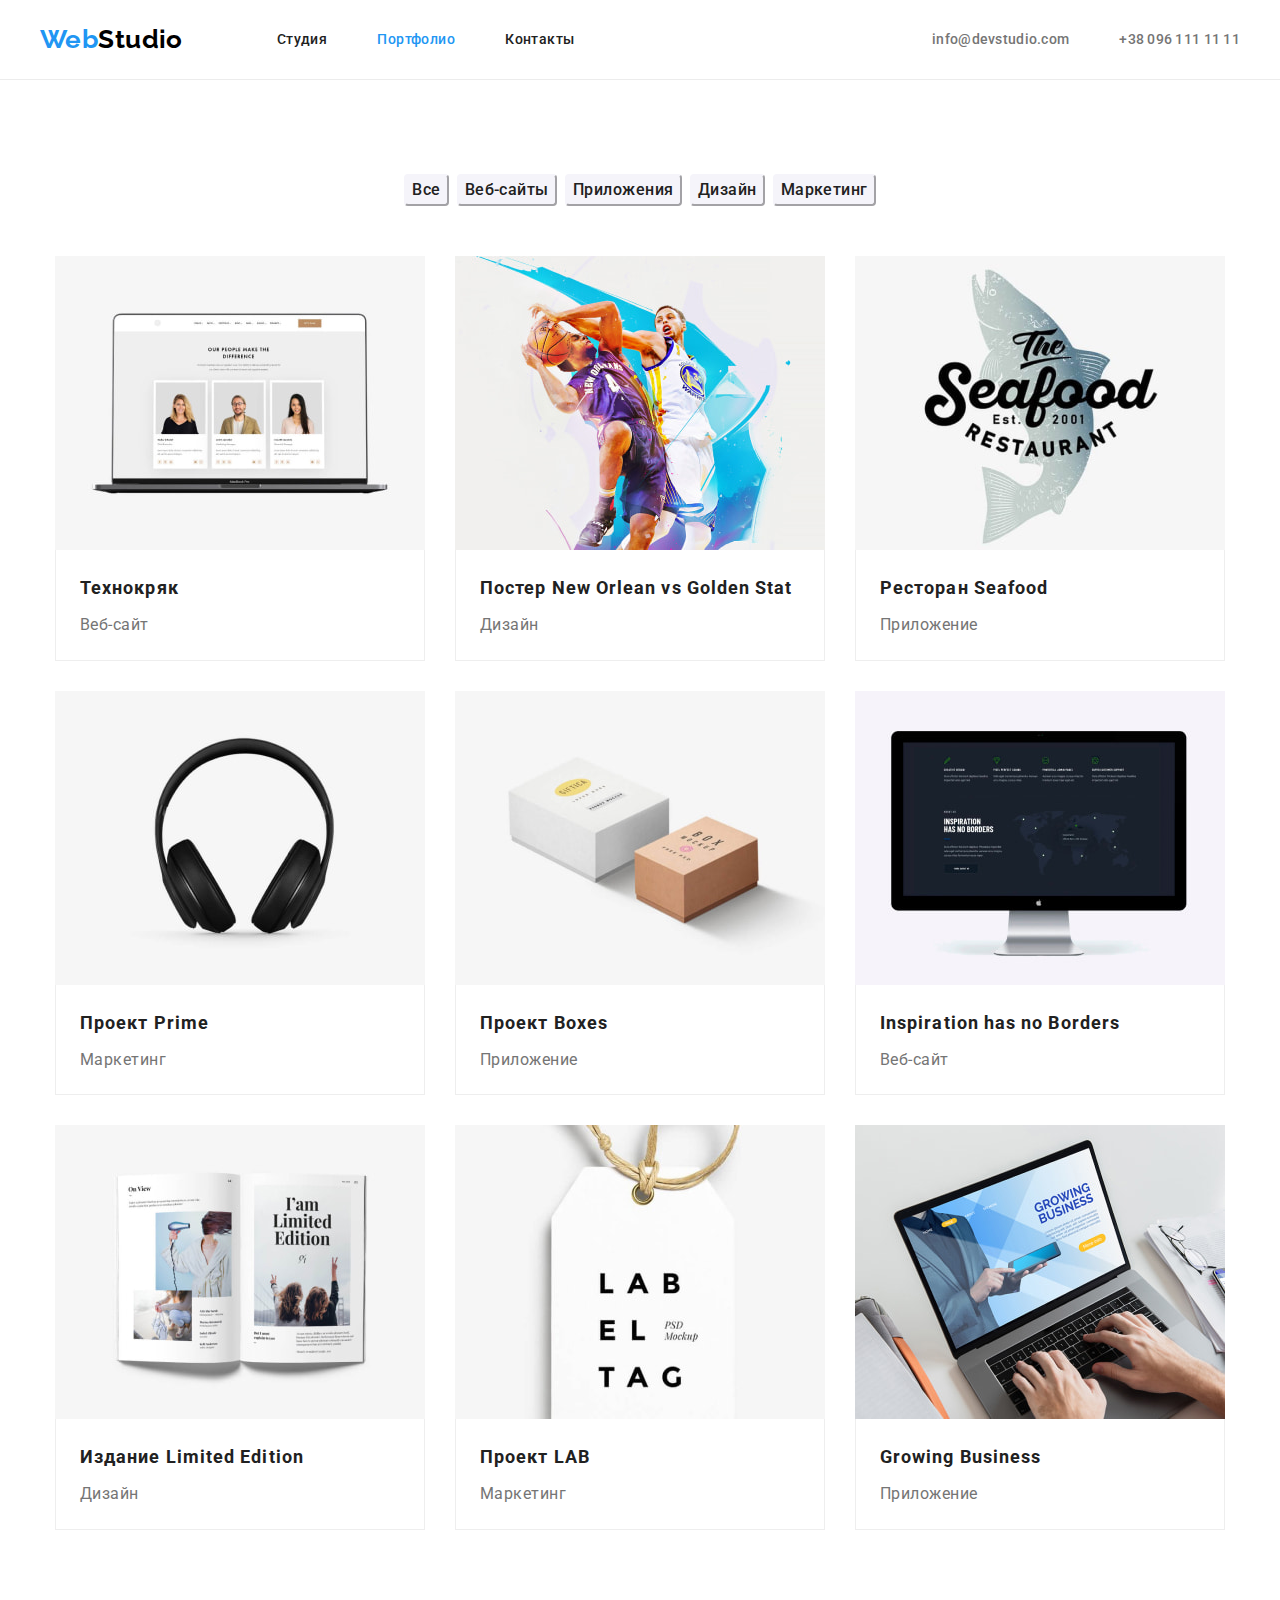
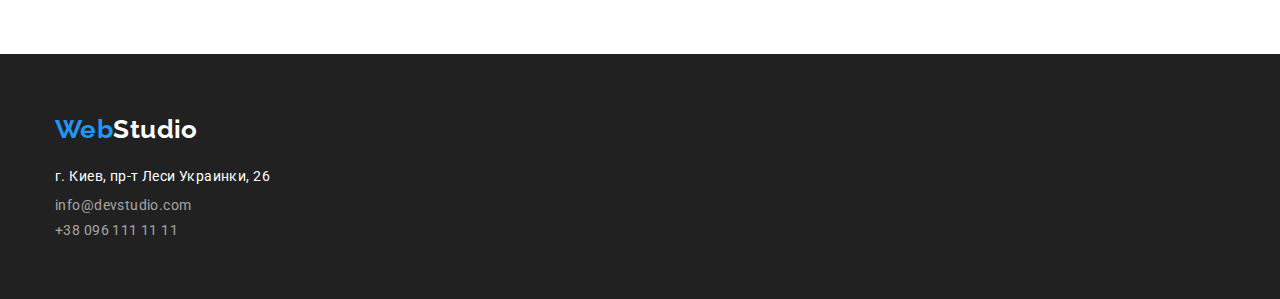
==== portfolio.html @ 16a7f46d "Initial commit" ====
<!DOCTYPE html>
<html lang="en">
  <head>
    <meta charset="UTF-8" />
    <meta http-equiv="X-UA-Compatible" content="IE=edge" />
    <meta name="viewport" content="width=device-width, initial-scale=1.0" />
    <link rel="preconnect" href="https://fonts.googleapis.com" />
    <link rel="preconnect" href="https://fonts.gstatic.com" crossorigin />
    <link
      href="https://fonts.googleapis.com/css2?family=Raleway:wght@700&family=Roboto:wght@400;500;700;900&display=swap"
      rel="stylesheet"
    />
    <link
      rel="stylesheet"
      href="https://cdnjs.cloudflare.com/ajax/libs/modern-normalize/1.1.0/modern-normalize.css"
    />

    <link rel="stylesheet" href="./css/style.css" />
    <title>Portfolio</title>
  </head>
  <body>
    <header class="header">
      <div class="container">
        <a class="logo link" href="./index.html">Web<span class="logo-secondary">Studio</span></a>
        <nav class="nav">
          <ul class="nav-list list">
            <li class="nav-list-item">
              <a class="nav-link link" href="./index.html">Студия</a>
            </li>
            <li class="nav-list-item">
              <a class="nav-link link current" href="./portfolio.html">Портфолио</a>
            </li>
            <li class="nav-list-item"><a class="nav-link link" href="">Контакты</a></li>
          </ul>
        </nav>
        <ul class="header-list list">
          <li class="header-list-item">
            <a class="header-link link" href="mailto:info@devstudio.com">info@devstudio.com</a>
          </li>
          <li class="header-list-item">
            <a class="header-link link" href="tel:+380961111111">+38 096 111 11 11</a>
          </li>
        </ul>
      </div>
    </header>
    <main>
      <section class="portfolio section">
        <div class="container">
          <h1 class="visually-hidden">Our Works</h1>
          <ul class="filter list">
            <li class="filter-item"><button class="filter-buttons" type="button">Все</button></li>
            <li class="filter-item">
              <button class="filter-buttons" type="button">Веб-сайты</button>
            </li>
            <li class="filter-item">
              <button class="filter-buttons" type="button">Приложения</button>
            </li>
            <li class="filter-item">
              <button class="filter-buttons" type="button">Дизайн</button>
            </li>
            <li class="filter-item">
              <button class="filter-buttons" type="button">Маркетинг</button>
            </li>
          </ul>
          <ul class="cards-list list">
            <li class="cards-list-item">
              <a class="cards-link link" href=""
                ><img
                  src="./img/portfolio/technokryak.jpg"
                  alt="Сайт Технокряк"
                  width="370"
                  height="294"
                />
                <div class="card-box">
                  <h2 class="card-title">Технокряк</h2>
                  <p class="card-text">Веб-сайт</p>
                </div>
              </a>
            </li>
            <li class="cards-list-item">
              <a class="cards-link link" href=""
                ><img
                  src="./img/portfolio/poster-gsw.jpg"
                  alt="Баскетбольный постер"
                  width="370"
                  height="294"
                />
                <div class="card-box">
                  <h2 class="card-title">Постер New Orlean vs Golden Stat</h2>
                  <!-- Изменил текст, так как в макете ошибка в названии второй команды  -->
                  <p class="card-text">Дизайн</p>
                </div>
              </a>
            </li>
            <li class="cards-list-item">
              <a class="cards-link link" href=""
                ><img
                  src="./img/portfolio/seafood.jpg"
                  alt="Логотип ресторана"
                  width="370"
                  height="294"
                />
                <div class="card-box">
                  <h2 class="card-title">Ресторан Seafood</h2>
                  <p class="card-text">Приложение</p>
                </div>
              </a>
            </li>
            <li class="cards-list-item">
              <a class="cards-link link" href=""
                ><img src="./img/portfolio/prime-prj.jpg" alt="Наушники" width="370" height="294" />
                <div class="card-box">
                  <h2 class="card-title">Проект Prime</h2>
                  <p class="card-text">Маркетинг</p>
                </div>
              </a>
            </li>
            <li class="cards-list-item">
              <a class="cards-link link" href=""
                ><img
                  src="./img/portfolio/boxes.jpg"
                  alt="Стильные коробки"
                  width="370"
                  height="294"
                />
                <div class="card-box">
                  <h2 class="card-title">Проект Boxes</h2>
                  <p class="card-text">Приложение</p>
                </div>
              </a>
            </li>
            <li class="cards-list-item">
              <a class="cards-link link" href=""
                ><img
                  src="./img/portfolio/no-borders.jpg"
                  alt="Экран веб-сайта"
                  width="370"
                  height="294"
                />
                <div class="card-box">
                  <h2 class="card-title">Inspiration has no Borders</h2>
                  <p class="card-text">Веб-сайт</p>
                </div>
              </a>
            </li>
            <li class="cards-list-item">
              <a class="cards-link link" href=""
                ><img
                  src="./img/portfolio/limited-ed.jpg"
                  alt="Разворот журнала"
                  width="370"
                  height="294"
                />
                <div class="card-box">
                  <h2 class="card-title">Издание Limited Edition</h2>
                  <p class="card-text">Дизайн</p>
                </div>
              </a>
            </li>
            <li class="cards-list-item">
              <a class="cards-link link" href=""
                ><img src="./img/portfolio/lab.jpg" alt="Бирка" width="370" height="294" />
                <div class="card-box">
                  <h2 class="card-title">Проект LAB</h2>
                  <p class="card-text">Маркетинг</p>
                </div>
              </a>
            </li>
            <li class="cards-list-item">
              <a class="cards-link link" href=""
                ><img
                  src="./img/portfolio/growing-business.jpg"
                  alt="Приложение Growing Business"
                  width="370"
                  height="294"
                />
                <div class="card-box">
                  <h2 class="card-title" lang="en">Growing Business</h2>
                  <p class="card-text">Приложение</p>
                </div>
              </a>
            </li>
          </ul>
        </div>
      </section>
    </main>
    <footer class="footer">
      <div class="container">
        <a class="logo link" href="./index.html"
          >Web<span class="logo-secondary-footer">Studio</span></a
        >
        <address class="address">
          <ul class="address-list list">
            <li class="address-list-item">
              <a
                class="footer-adress link"
                href="https://www.google.com/maps/place/%D0%B1%D1%83%D0%BB%D1%8C%D0%B2%D0%B0%D1%80+%D0%9B%D0%B5%D1%81%D1%96+%D0%A3%D0%BA%D1%80%D0%B0%D1%97%D0%BD%D0%BA%D0%B8,+26,+%D0%9A%D0%B8%D1%97%D0%B2,+02000/@50.4265807,30.5361971,17z/data=!3m1!4b1!4m5!3m4!1s0x40d4cf0e033ecbe9:0x57a4dffefec77da0!8m2!3d50.4265807!4d30.5383858"
                target="_blank"
                rel="noreferrer noopener"
                >г. Киев, пр-т Леси Украинки, 26</a
              >
            </li>
            <li class="address-list-item">
              <a class="footer-link link" href="mailto:info@devstudio.com">info@devstudio.com</a>
            </li>
            <li class="address-list-item">
              <a class="footer-link link" href="tel:+380961111111">+38 096 111 11 11</a>
            </li>
          </ul>
        </address>
      </div>
    </footer>
  </body>
</html>
---- css/style.css ----
:root {
  --brend-color-: #2196f3;
  --main-text-color-: #757575;
  --logo-sec-color-: #000000;
  --sec-text-color-: #212121;
  --sec-bg-color-: #f5f4fa;
  --white-color: #ffffff;
}

h1,
h2,
h3,
p,
address {
  margin: 0;
}

ul {
  margin: 0;
  padding: 0;
}

img {
  display: block;
  max-width: 100%;
  height: auto;
}

body {
  margin: 0;

  font-family: Roboto, sans-serif;
  color: var(--main-text-color-);
  font-size: 14px;
  line-height: 1.14;
  letter-spacing: 0.03em;
  background-color: var(--white-color);
}
.container {
  width: 1200px;
  padding: 0 15px;
  margin-left: auto;
  margin-right: auto;
}

.title {
  margin-bottom: 50px;

  color: var(--sec-text-color-);
  font-weight: 700;
  font-size: 36px;
  line-height: 1.7;
  text-align: center;
  letter-spacing: 0.03em;
}
.link {
  text-decoration: none;
}

.list {
  list-style: none;
  padding-left: 0;
}
/* NAV */

.header {
  display: flex;
  height: 80px;
  border-bottom: 1px solid #ececec;
}

.header .container {
  display: flex;
  align-items: center;
  padding: 0 15px;

  width: 1200px;

  padding: 0;
  margin-left: auto;
  margin-right: auto;
}

.nav-list {
  display: flex;
}
.nav-list-item {
  margin-right: 50px;
}
.nav-list-item:last-child {
  margin-right: 0;
}
.header-list {
  display: flex;
  margin-left: auto;
  justify-content: flex-end;
}
.header-list-item {
  margin-right: 50px;
}
.header-list-item:last-child {
  margin-right: 0;
}
.nav .link {
  color: var(--sec-text-color-);
  font-weight: 500;
}
.nav .link:focus,
.nav .link:hover {
  color: var(--brend-color-);
}

.nav .link.current {
  color: var(--brend-color-);
}

.header-link {
  font-weight: 500;
  letter-spacing: 0.02em;
  color: #757575;
  text-decoration: none;
}
.header-link:hover,
.header-link:focus {
  color: var(--brend-color-);
}
/* LOGO */
.logo {
  display: flex;
  margin-right: 94px;

  color: var(--brend-color-);

  font-family: Raleway, sans-serif;
  font-style: normal;
  font-weight: 700;
  font-size: 26px;
  line-height: 1.19;
}
.logo-secondary {
  color: var(--logo-sec-color-);
}
.logo-secondary-footer {
  color: var(--white-color);
}
/* HERO */
.hero {
  background-color: var(--sec-text-color-);
  text-align: center;
  padding-top: 200px;
  padding-bottom: 200px;
}

.hero-title {
  margin-bottom: 30px;
  margin-left: auto;
  margin-right: auto;

  color: var(--white-color);
  font-weight: 900;
  font-size: 44px;
  line-height: 1.36;
  text-align: center;
  letter-spacing: 0.06em;
  text-transform: uppercase;
}
.hero-button {
  display: flex;
  margin-left: auto;
  margin-right: auto;
  min-width: 200px;
  min-height: 50px;
  border-radius: 4px;
  align-items: center;
  justify-content: center;

  background-color: var(--brend-color-);
  color: var(--white-color);
  cursor: pointer;
  font-family: inherit;
  font-style: normal;
  font-weight: 700;
  font-size: 16px;
  line-height: 1.87;

  text-align: center;
  letter-spacing: 0.06em;
}

.hero-button:focus,
.hero-button:hover {
  background-color: #188ce8;
}
.section {
  padding: 94px 0;
}

.works {
  padding-top: 0;
}

/* TEAM */
.team {
  padding-bottom: 94px;
  background-color: var(--sec-bg-color-);
}
.team-title .team-text {
  text-align: center;
  font-size: 16px;
  line-height: 1.19;
}

.about-us-title,
.team-title {
  color: var(--sec-text-color-);
  font-weight: 700;
}

.about-us-title {
  margin-bottom: 10px;
}

.about-list {
  display: flex;
}
.about-list-item {
  margin-right: 30px;
  width: 270px;
}
.about-list-item:last-child {
  margin-right: 0;
}

.about-us-title {
  text-transform: uppercase;

  font-size: 14px;
  line-height: 1.14;
}
.about-txt {
  line-height: 1.71;
}

.works-list {
  display: flex;
  padding: 0;
  justify-content: space-between;
}

.works-list-item {
  margin-right: 30px;
  width: 370px;
  height: 294px;
}

.works-list-item:last-child {
  margin-right: 0;
}

.team-list {
  display: flex;
  justify-content: space-between;
  padding: 0;
}
.team-list-item {
  width: 270px;
  background-color: var(--white-color);
  text-align: center;

  box-shadow: 0px 1px 3px rgba(0, 0, 0, 0.12), 0px 1px 1px rgba(0, 0, 0, 0.14),
    0px 2px 1px rgba(0, 0, 0, 0.2);
  border-radius: 0px 0px 4px 4px;
}

.team-title {
  margin-top: 30px;
  margin-bottom: 10px;

  font-weight: 500;
  font-size: 16px;
}

.team-text {
  margin-bottom: 30px;
}

/* FOOTER */
.footer {
  background-color: var(--sec-text-color-);
  padding-top: 60px;
  padding-bottom: 60px;
}
/* .footer .logo {
  margin-bottom: 20px;
} */
.address {
  margin-top: 20px;
}

.address-list-item {
  margin-bottom: 9px;
}

.address-list-item:last-child {
  margin-bottom: 0;
}

.footer-adress {
  font-style: normal;
  font-weight: 400;
  font-size: 14px;
  line-height: 1.7;
  color: var(--white-color);
}
.footer-adress:focus,
.footer-adress:hover,
.footer-link:hover,
.footer-link:focus {
  color: var(--brend-color-);
}
.footer-link {
  font-style: normal;
  color: rgba(255, 255, 255, 0.6);
}
.address-list {
  padding: 0;
}

/* PORTFOLIO */

.filter-buttons {
  background-color: var(--sec-bg-color-);
  color: var(--sec-text-color-);
  cursor: pointer;
  font-family: inherit;
  border-color: var(--sec-bg-color-);
  font-weight: 500;
  font-size: 16px;
  line-height: 1.62;
  text-align: center;
  letter-spacing: 0.03em;
  border-radius: 4px;
}

.filter-buttons:focus,
.filter-buttons:hover {
  background-color: var(--brend-color-);
  color: var(--white-color);
  border-color: var(--brend-color-);
}
.filter {
  display: flex;
  justify-content: center;
  margin-bottom: 50px;
}

.filter-item {
  margin-right: 8px;
}

.filter-item:last-child {
  margin-right: 0;
}

.cards-list {
  display: flex;
  flex-wrap: wrap;
  padding: 0;
}

.cards-list-item {
  margin-right: 30px;
  margin-bottom: 30px;

  flex-basis: calc((100% - 60px) / 3);
}

.cards-list-item:nth-child(3n) {
  margin-right: 0;
}

.card-title {
  margin-bottom: 4px;

  font-style: normal;
  font-weight: 700;
  font-size: 18px;
  line-height: 2;

  letter-spacing: 0.06em;

  color: var(--sec-text-color-);
}
.card-text {
  font-size: 16px;
  line-height: 1.86;
  letter-spacing: 0.03em;

  color: var(--main-text-color-);
}

.card-box {
  padding: 20px 24px;
  border-left: 1px solid #eee;
  border-right: 1px solid #eee;
  border-bottom: 1px solid #eee;
}

.visually-hidden {
  position: absolute;
  white-space: nowrap;
  width: 1px;
  height: 1px;
  overflow: hidden;
  border: 0;
  padding: 0;
  clip: rect(0 0 0 0);
  clip-path: inset(50%);
  margin: -1px;
}
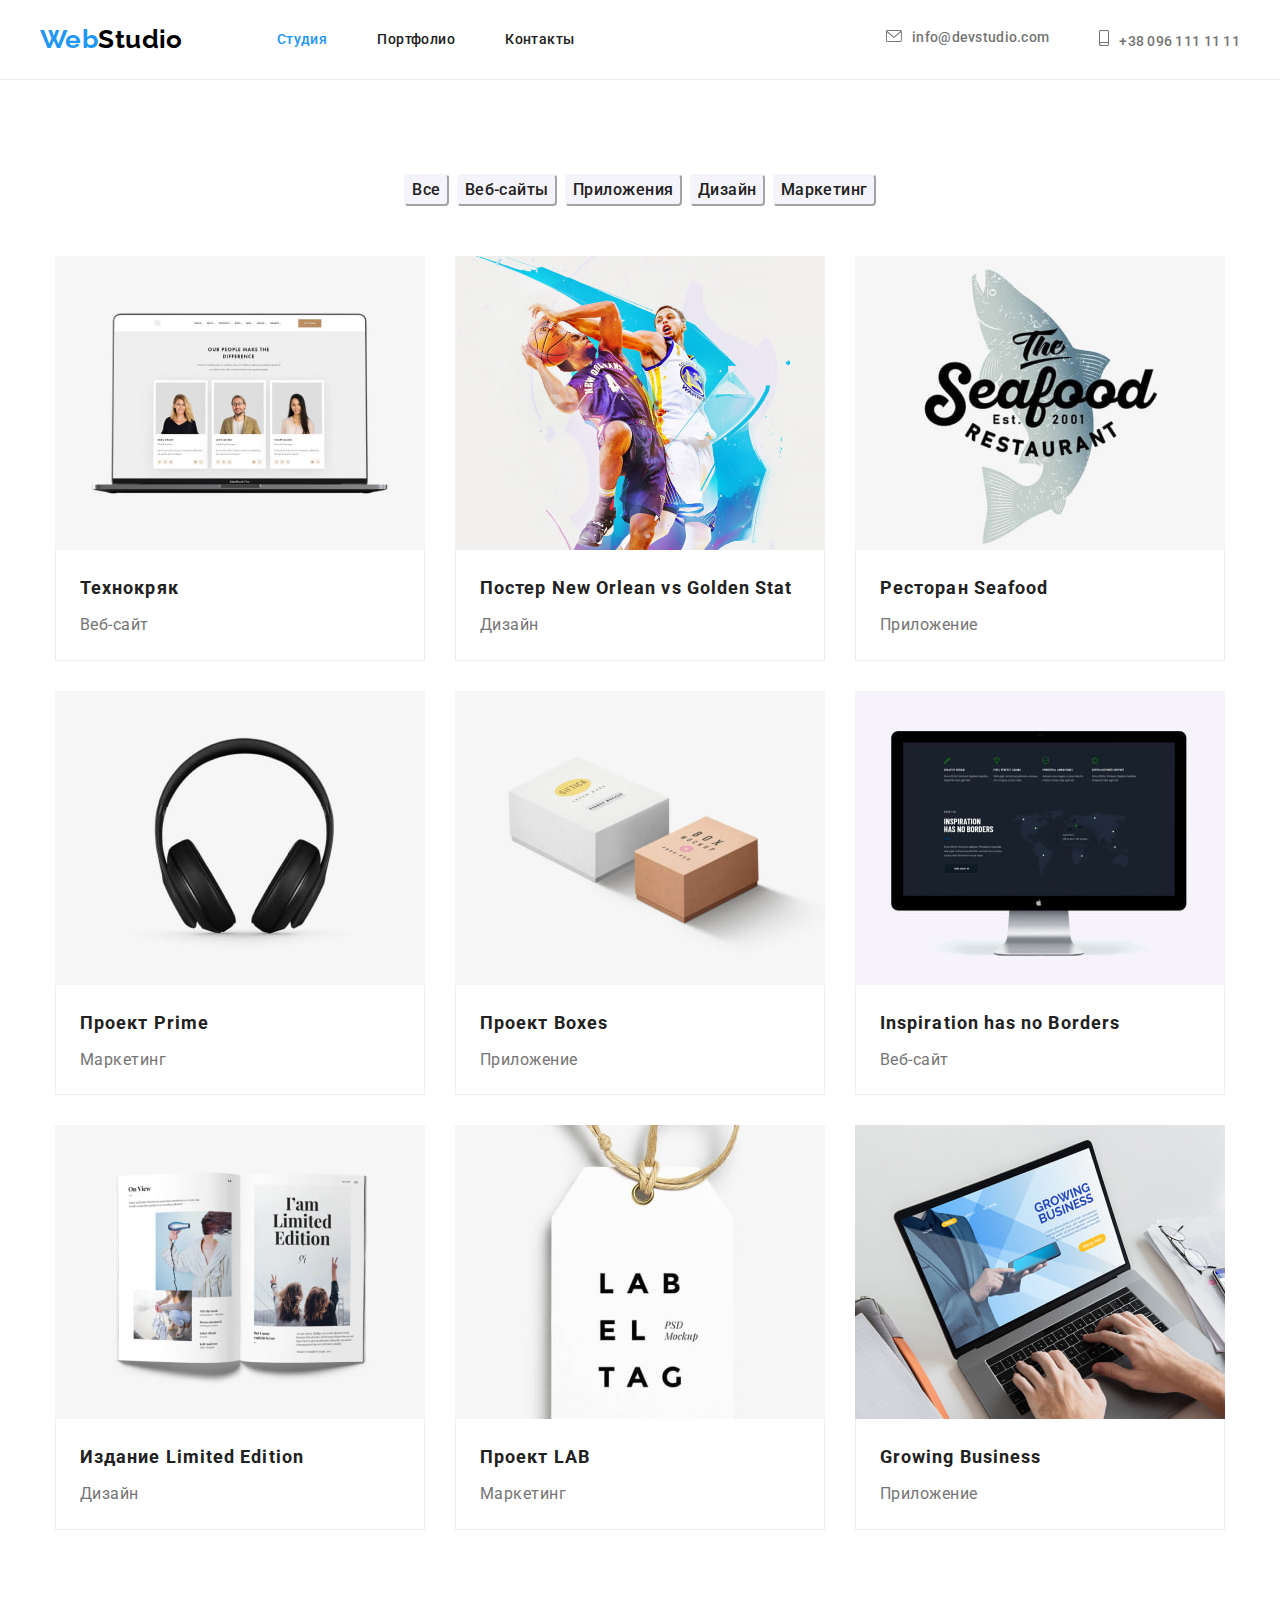
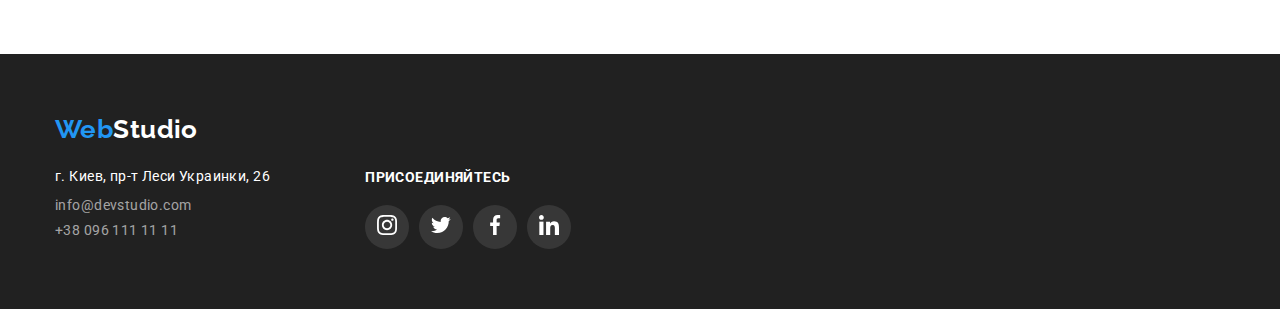
==== commit ebafb7b8: "validator check" ====
--- a/portfolio.html
+++ b/portfolio.html
@@ -25,20 +25,27 @@
         <nav class="nav">
           <ul class="nav-list list">
             <li class="nav-list-item">
-              <a class="nav-link link" href="./index.html">Студия</a>
+              <a class="nav-link link current" href="./index.html">Студия</a>
             </li>
             <li class="nav-list-item">
-              <a class="nav-link link current" href="./portfolio.html">Портфолио</a>
+              <a class="nav-link link" href="./portfolio.html">Портфолио</a>
             </li>
             <li class="nav-list-item"><a class="nav-link link" href="">Контакты</a></li>
           </ul>
         </nav>
         <ul class="header-list list">
           <li class="header-list-item">
-            <a class="header-link link" href="mailto:info@devstudio.com">info@devstudio.com</a>
+         
+              <a class="header-link link" href="mailto:info@devstudio.com"><svg class="header-list-icon" width="16" height="12">
+                <use href="./img/symbol-defs-notomg.svg#icon-envelope"></use>
+              </svg>info@devstudio.com</a>
+            
           </li>
           <li class="header-list-item">
-            <a class="header-link link" href="tel:+380961111111">+38 096 111 11 11</a>
+            
+            <a class="header-link link" href="tel:+380961111111"><svg class="header-list-icon" width="10" height="16">
+              <use href="./img/symbol-defs-notomg.svg#icon-smartphone"></use>
+            </svg>+38 096 111 11 11</a>
           </li>
         </ul>
       </div>
@@ -186,7 +193,8 @@
     </main>
     <footer class="footer">
       <div class="container">
-        <a class="logo link" href="./index.html"
+        <div class="footer-nav">
+          <a class="logo link" href="./index.html"
           >Web<span class="logo-secondary-footer">Studio</span></a
         >
         <address class="address">
@@ -208,7 +216,33 @@
             </li>
           </ul>
         </address>
-      </div>
+        </div>
+        <div class="join-box">
+          <h2 class="join-title">Присоединяйтесь</h2>
+          <ul class="footer-join-list list">
+            <li class="join-item"><a href="">
+              <svg class="soc-icons">
+                <use href="./img/symbol-defs-notomg.svg#icon-instagram"></use>
+              </svg>
+            </a></li>
+            <li class="join-item"><a href="">
+              <svg class="soc-icons">
+                <use href="./img/symbol-defs-notomg.svg#icon-twitter"></use>
+              </svg>
+            </a></li>
+            <li class="join-item"><a href="">
+              <svg class="soc-icons">
+                <use href="./img/symbol-defs-notomg.svg#icon-facebook"></use>
+              </svg>
+            </a></li>
+            <li class="join-item"><a href="">
+              <svg class="soc-icons">
+                <use href="./img/symbol-defs-notomg.svg#icon-linkedin"></use>
+              </svg>
+            </a></li>
+          </ul>
+        </div>
+        </div>
     </footer>
   </body>
 </html>
--- a/css/style.css
+++ b/css/style.css
@@ -117,13 +117,24 @@
 .header-link {
   font-weight: 500;
   letter-spacing: 0.02em;
-  color: #757575;
+  color: var(--main-text-color-);
   text-decoration: none;
 }
+
 .header-link:hover,
 .header-link:focus {
   color: var(--brend-color-);
-}
+  }
+
+.header-list-icon {
+  fill:var(--main-text-color-);
+  margin-right: 10px;
+}
+
+.header-link:hover .header-list-icon{
+  fill:var(--brend-color-);
+}
+
 /* LOGO */
 .logo {
   display: flex;
@@ -145,7 +156,15 @@
 }
 /* HERO */
 .hero {
-  background-color: var(--sec-text-color-);
+  /* background-color: var(--sec-text-color-); */
+  background-image: url(/img/hero-bgi/hero-img-sqw.jpg);
+  width: 1600px;
+  height: 600px;
+  margin: auto;
+
+  top: 80px;
+  background-color: rgba(47, 48, 58, 0.4);
+
   text-align: center;
   padding-top: 200px;
   padding-bottom: 200px;
@@ -227,6 +246,7 @@
   margin-right: 30px;
   width: 270px;
 }
+
 .about-list-item:last-child {
   margin-right: 0;
 }
@@ -239,6 +259,20 @@
 }
 .about-txt {
   line-height: 1.71;
+}
+
+.about-icon {
+  background-color: #F5F4FA;
+  margin-bottom: 30px;
+  width: 270px;
+  height: 120px;
+  border-radius: 4px;
+  padding: 25px 100px;
+}
+
+.about-icon:hover {
+  box-shadow: 0px 4px 4px 0px #00000040;
+
 }
 
 .works-list {
@@ -281,18 +315,101 @@
 }
 
 .team-text {
+  margin-bottom: 16px;
+}
+
+.team-soc-list {
+  display: flex;
+  justify-content: center;
   margin-bottom: 30px;
 }
+
+.t-soc-item {
+  display: flex;
+    justify-content: center;
+    align-items: center;
+    
+    margin-right: 10px;
+    width: 44px;
+    height: 44px;
+    border-radius: 50%;
+    background-color:var(--white-color);
+}
+
+.t-soc-item:last-child {
+  margin-right: 0;
+}
+
+.t-soc-item:hover, .t-soc-item:focus {
+  background-color: var(--brend-color-);
+}
+
+.t-soc-icons {
+  width: 20px;
+  height: 20px;
+
+  fill:var(--main-text-color-);
+}
+
+.t-soc-icons:hover, .t-soc-icons:focus {
+  fill:var(--white-color);
+}
+
+.clients-list {
+  display: flex;
+}
+
+.clients-list-item {
+  display: flex;
+  justify-content: center;
+  align-items: center;
+  
+  width: 170px;
+  height: 92px;
+  padding: 16px 32px;
+  border: 1px solid #AFB1B8;
+box-sizing: border-box;
+border-radius: 4px;
+margin-right: 30px;
+color: #AFB1B8;
+}
+
+.clients-list-item:last-child {
+  margin-right: 0;
+}
+
+.client-icon{
+  width: 106px;
+  height: 60px;
+  fill: #AFB1B8;
+}
+
+.client-icon:hover, .client-icon:focus {
+  fill:var(--brend-color-);
+}
+
 
 /* FOOTER */
 .footer {
+  
+  
   background-color: var(--sec-text-color-);
   padding-top: 60px;
   padding-bottom: 60px;
 }
-/* .footer .logo {
-  margin-bottom: 20px;
-} */
+
+.footer .conteiner {
+  display: flex;
+}
+.footer-nav {
+  display: inline-block;
+}
+
+.join-box {
+  display: inline-block;
+  margin-left: 70px;
+   
+}
 .address {
   margin-top: 20px;
 }
@@ -326,6 +443,46 @@
   padding: 0;
 }
 
+/* Join */
+
+.join-title {
+
+font-weight: 700;
+font-size: 14px;
+line-height: 16px;
+letter-spacing: 0.03em;
+text-transform: uppercase;
+
+color: var(--white-color);
+margin-bottom: 20px;
+}
+
+.footer-join-list {
+  display: flex;
+}
+.soc-icons {
+  width: 20px;
+  height: 20px;
+
+  fill:var(--white-color);
+}
+
+.join-item {
+  display: flex;
+  justify-content: center;
+  align-items: center;
+  
+  margin-right: 10px;
+  width: 44px;
+  height: 44px;
+  border-radius: 50%;
+  background-color: rgba(255, 255, 255, 0.1);
+
+}
+
+.join-item:hover {
+  background-color: var(--brend-color-);
+}
 /* PORTFOLIO */
 
 .filter-buttons {
@@ -347,6 +504,8 @@
   background-color: var(--brend-color-);
   color: var(--white-color);
   border-color: var(--brend-color-);
+  box-shadow: 0px 3px 1px rgba(0, 0, 0, 0.1), 0px 1px 2px rgba(0, 0, 0, 0.08), 0px 2px 2px rgba(0, 0, 0, 0.12);
+
 }
 .filter {
   display: flex;
@@ -377,6 +536,14 @@
 
 .cards-list-item:nth-child(3n) {
   margin-right: 0;
+}
+
+.cards-list-item:hover,
+.cards-list-item:focus {
+  background: var(--white-color);
+border: 1px solid #EEEEEE;
+box-sizing: border-box;
+box-shadow: 0px 1px 1px rgba(0, 0, 0, 0.12), 0px 4px 4px rgba(0, 0, 0, 0.06), 1px 4px 6px rgba(0, 0, 0, 0.16);
 }
 
 .card-title {
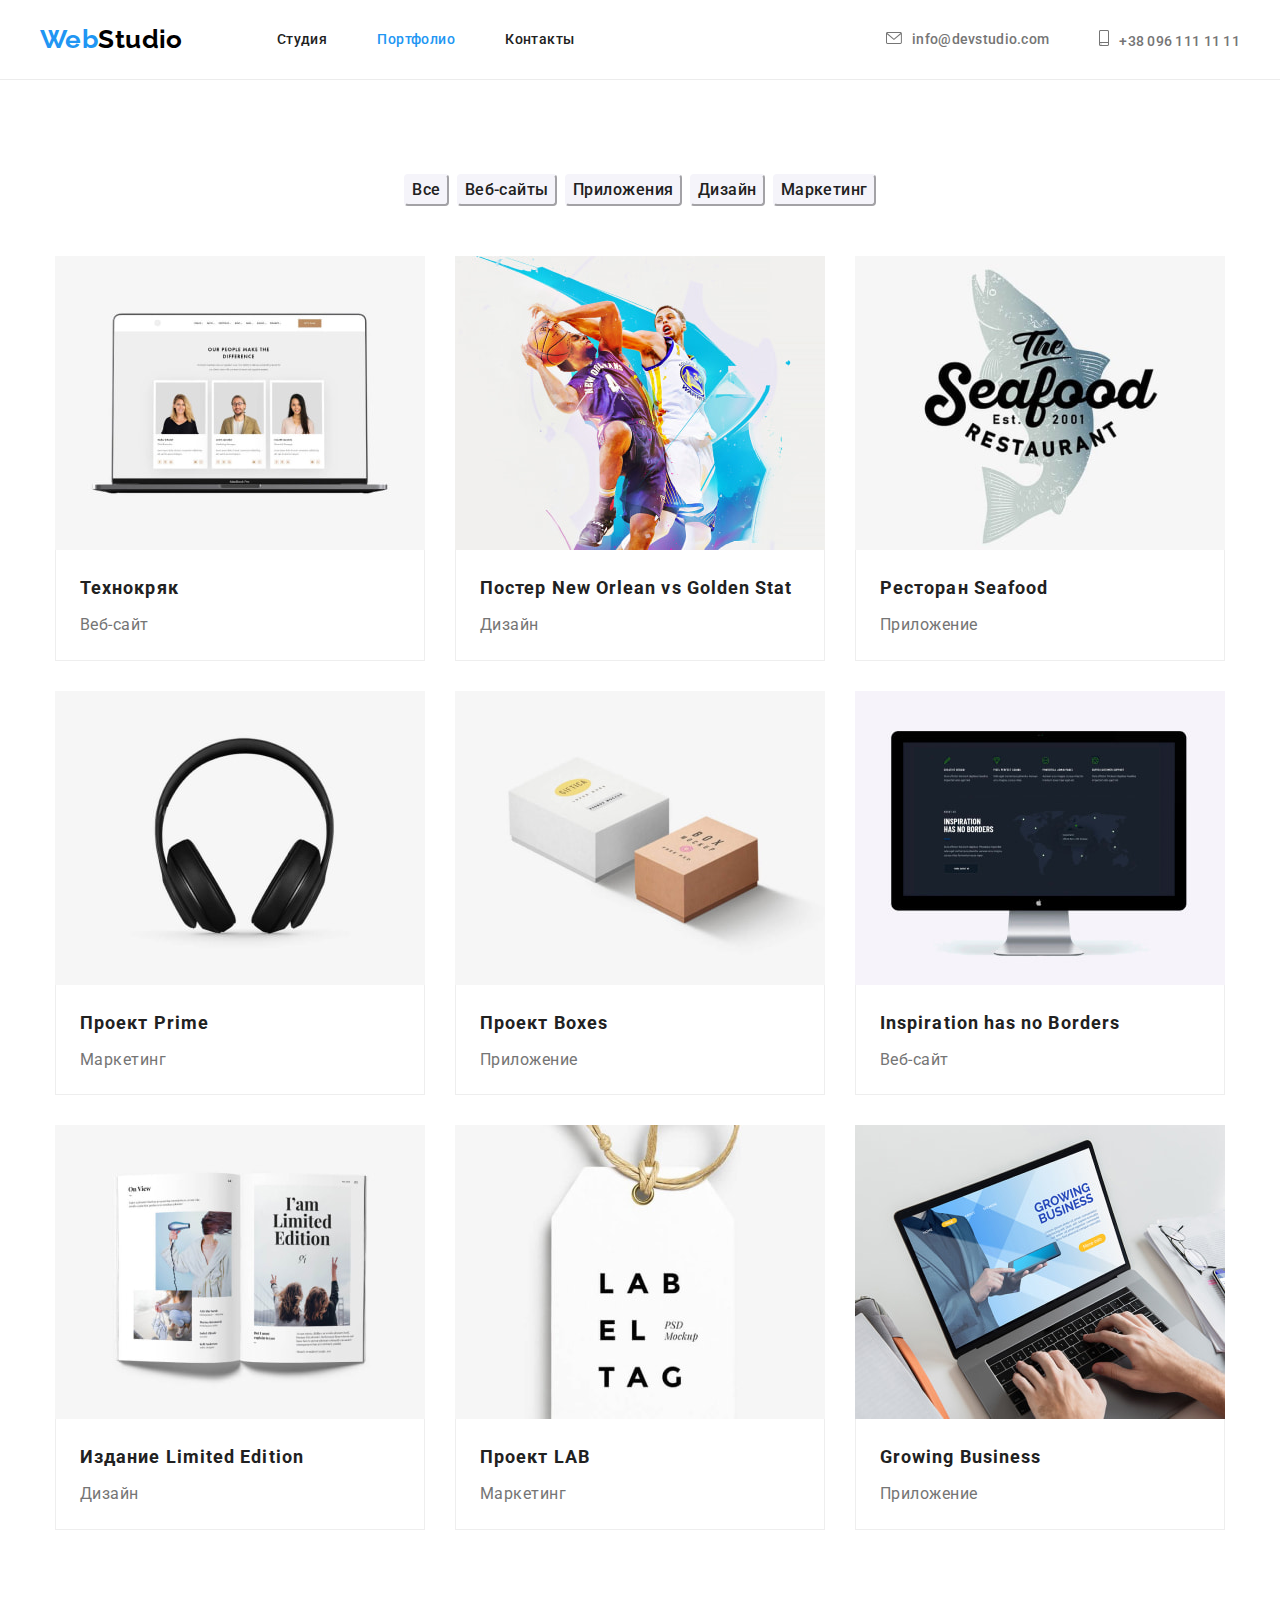
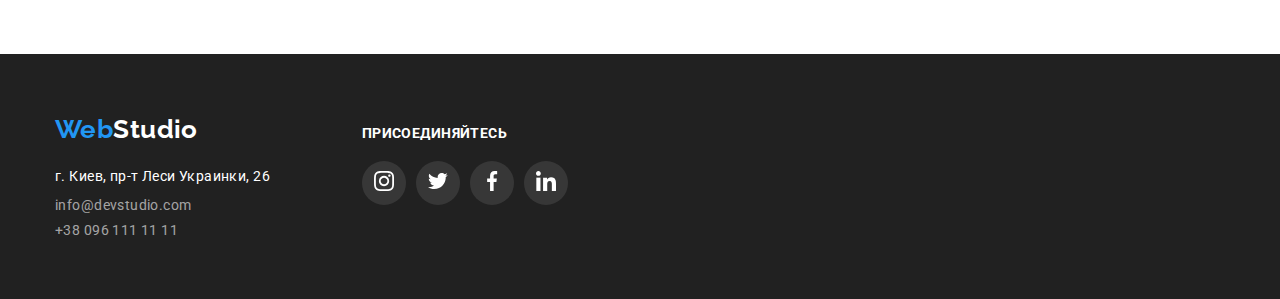
==== commit b575de7c: "Update portfolio.html" ====
--- a/portfolio.html
+++ b/portfolio.html
@@ -25,10 +25,10 @@
         <nav class="nav">
           <ul class="nav-list list">
             <li class="nav-list-item">
-              <a class="nav-link link current" href="./index.html">Студия</a>
+              <a class="nav-link link" href="./index.html">Студия</a>
             </li>
             <li class="nav-list-item">
-              <a class="nav-link link" href="./portfolio.html">Портфолио</a>
+              <a class="nav-link link current" href="./portfolio.html">Портфолио</a>
             </li>
             <li class="nav-list-item"><a class="nav-link link" href="">Контакты</a></li>
           </ul>
--- a/css/style.css
+++ b/css/style.css
@@ -94,6 +94,7 @@
   display: flex;
   margin-left: auto;
   justify-content: flex-end;
+  align-items: center;
 }
 .header-list-item {
   margin-right: 50px;
@@ -387,20 +388,24 @@
 .client-icon:hover, .client-icon:focus {
   fill:var(--brend-color-);
 }
-
+.clients-list-item:hover, .clients-list-item:focus {
+  border-color: var(--brend-color-);
+}
 
 /* FOOTER */
 .footer {
-  
   
   background-color: var(--sec-text-color-);
   padding-top: 60px;
   padding-bottom: 60px;
 }
 
-.footer .conteiner {
-  display: flex;
-}
+.footer .container {
+  display: flex;
+  align-items: baseline;
+  
+}
+
 .footer-nav {
   display: inline-block;
 }
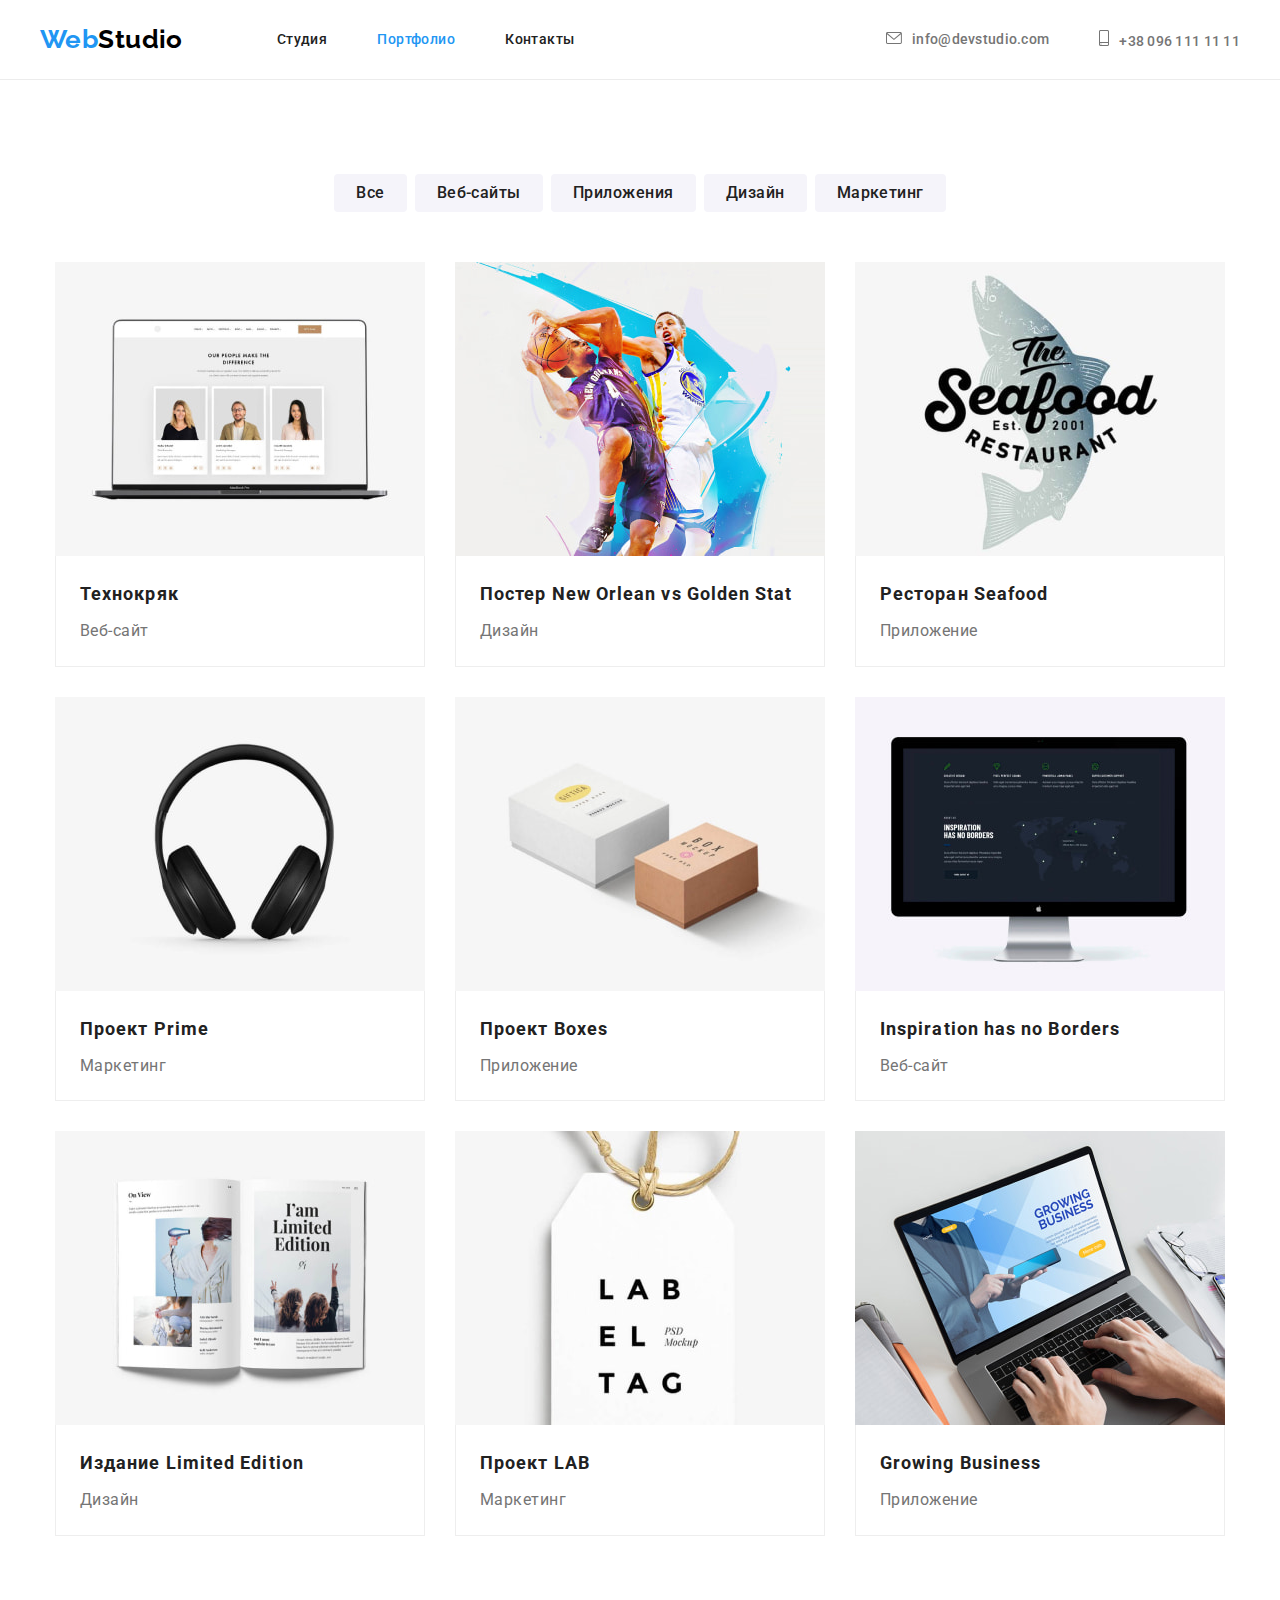
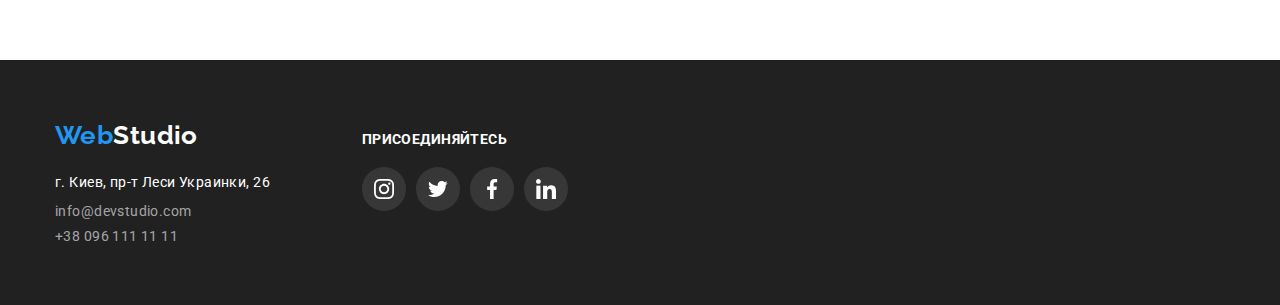
==== commit a2c4551d: "hw4 fixed" ====
--- a/portfolio.html
+++ b/portfolio.html
@@ -220,22 +220,22 @@
         <div class="join-box">
           <h2 class="join-title">Присоединяйтесь</h2>
           <ul class="footer-join-list list">
-            <li class="join-item"><a href="">
+            <li class="join-item"><a class="join-link" href="">
               <svg class="soc-icons">
                 <use href="./img/symbol-defs-notomg.svg#icon-instagram"></use>
               </svg>
             </a></li>
-            <li class="join-item"><a href="">
+            <li class="join-item"><a class="join-link" href="">
               <svg class="soc-icons">
                 <use href="./img/symbol-defs-notomg.svg#icon-twitter"></use>
               </svg>
             </a></li>
-            <li class="join-item"><a href="">
+            <li class="join-item"><a class="join-link" href="">
               <svg class="soc-icons">
                 <use href="./img/symbol-defs-notomg.svg#icon-facebook"></use>
               </svg>
             </a></li>
-            <li class="join-item"><a href="">
+            <li class="join-item"><a class="join-link" href="">
               <svg class="soc-icons">
                 <use href="./img/symbol-defs-notomg.svg#icon-linkedin"></use>
               </svg>
--- a/css/style.css
+++ b/css/style.css
@@ -132,7 +132,9 @@
   margin-right: 10px;
 }
 
-.header-link:hover .header-list-icon{
+.header-link:hover .header-list-icon,
+.header-link:focus .header-list-icon
+{
   fill:var(--brend-color-);
 }
 
@@ -157,15 +159,19 @@
 }
 /* HERO */
 .hero {
-  /* background-color: var(--sec-text-color-); */
-  background-image: url(/img/hero-bgi/hero-img-sqw.jpg);
-  width: 1600px;
+  background-color: var(--sec-text-color-);
+  background-image: linear-gradient(
+    to bottom,
+    rgba(47, 48, 58, 0.4),
+      rgba(47, 48, 58, 0.4)),
+      url(../img/hero-bgi/hero-img-sqw.jpg);
+    width: 1600px;
+
   height: 600px;
   margin: auto;
 
   top: 80px;
-  background-color: rgba(47, 48, 58, 0.4);
-
+  
   text-align: center;
   padding-top: 200px;
   padding-bottom: 200px;
@@ -263,15 +269,23 @@
 }
 
 .about-icon {
+ 
+  width: 70px;
+  height: 70px;
+  
+}
+
+.about-box {
+  display: flex;
+  justify-content: center;
+  align-items: center;
+
   background-color: #F5F4FA;
   margin-bottom: 30px;
-  width: 270px;
-  height: 120px;
   border-radius: 4px;
   padding: 25px 100px;
 }
-
-.about-icon:hover {
+.about-box:hover {
   box-shadow: 0px 4px 4px 0px #00000040;
 
 }
@@ -308,7 +322,7 @@
 }
 
 .team-title {
-  margin-top: 30px;
+  
   margin-bottom: 10px;
 
   font-weight: 500;
@@ -322,61 +336,77 @@
 .team-soc-list {
   display: flex;
   justify-content: center;
-  margin-bottom: 30px;
+  
+}
+
+.team-thumb {
+  padding-top: 30px;
+  padding-bottom: 30px;
 }
 
 .t-soc-item {
-  display: flex;
-    justify-content: center;
-    align-items: center;
-    
     margin-right: 10px;
     width: 44px;
     height: 44px;
-    border-radius: 50%;
     background-color:var(--white-color);
 }
 
 .t-soc-item:last-child {
   margin-right: 0;
-}
-
-.t-soc-item:hover, .t-soc-item:focus {
-  background-color: var(--brend-color-);
 }
 
 .t-soc-icons {
   width: 20px;
   height: 20px;
 
-  fill:var(--main-text-color-);
-}
-
-.t-soc-icons:hover, .t-soc-icons:focus {
-  fill:var(--white-color);
-}
-
-.clients-list {
-  display: flex;
-}
-
-.clients-list-item {
+  fill: #AFB1B8;;
+}
+.t-soc-link {
   display: flex;
   justify-content: center;
   align-items: center;
   
+  width: 100%;
+  height: 100%;
+  border-radius: 50%;
+  background-color: var(--white-color);
+}
+.t-soc-link:hover, .t-soc-link:focus {
+  background-color: var(--brend-color-);
+  fill:var(--white-color);
+  
+}
+.t-soc-link:hover > .t-soc-icons, .t-soc-link:focus > .t-soc-icons {
+  fill:var(--white-color);
+}
+
+.clients-list {
+  display: flex;
+}
+
+.clients-list-item {
   width: 170px;
   height: 92px;
+  margin-right: 30px;
+}
+
+.clients-list-item:last-child {
+  margin-right: 0;
+}
+
+.client-link {
+  display: flex;
+  justify-content: center;
+  align-items: center;
+
+  width: 100%;
+  height: 100%;
+
   padding: 16px 32px;
   border: 1px solid #AFB1B8;
-box-sizing: border-box;
-border-radius: 4px;
-margin-right: 30px;
-color: #AFB1B8;
-}
-
-.clients-list-item:last-child {
-  margin-right: 0;
+  box-sizing: border-box;
+  border-radius: 4px;
+  color: #AFB1B8;
 }
 
 .client-icon{
@@ -385,11 +415,11 @@
   fill: #AFB1B8;
 }
 
-.client-icon:hover, .client-icon:focus {
-  fill:var(--brend-color-);
-}
-.clients-list-item:hover, .clients-list-item:focus {
+.client-link:hover, .client-link:focus {
   border-color: var(--brend-color-);
+}
+.client-link:hover > .client-icon, .clients-link:focus > .client-icon {
+    fill:var(--brend-color-);
 }
 
 /* FOOTER */
@@ -473,19 +503,24 @@
 }
 
 .join-item {
-  display: flex;
-  justify-content: center;
-  align-items: center;
-  
   margin-right: 10px;
   width: 44px;
   height: 44px;
+  
+}
+.join-link {
+  display: flex;
+  justify-content: center;
+  align-items: center;
+
+  width: 100%;
+  height: 100%;
   border-radius: 50%;
   background-color: rgba(255, 255, 255, 0.1);
 
 }
 
-.join-item:hover {
+.join-link:hover {
   background-color: var(--brend-color-);
 }
 /* PORTFOLIO */
@@ -495,20 +530,21 @@
   color: var(--sec-text-color-);
   cursor: pointer;
   font-family: inherit;
-  border-color: var(--sec-bg-color-);
+  border: transparent;
   font-weight: 500;
   font-size: 16px;
   line-height: 1.62;
   text-align: center;
   letter-spacing: 0.03em;
   border-radius: 4px;
+
+  padding: 6px 22px;
 }
 
 .filter-buttons:focus,
 .filter-buttons:hover {
   background-color: var(--brend-color-);
   color: var(--white-color);
-  border-color: var(--brend-color-);
   box-shadow: 0px 3px 1px rgba(0, 0, 0, 0.1), 0px 1px 2px rgba(0, 0, 0, 0.08), 0px 2px 2px rgba(0, 0, 0, 0.12);
 
 }
@@ -525,6 +561,7 @@
 .filter-item:last-child {
   margin-right: 0;
 }
+
 
 .cards-list {
   display: flex;
@@ -535,7 +572,9 @@
 .cards-list-item {
   margin-right: 30px;
   margin-bottom: 30px;
-
+  
+  width: 370px;
+  
   flex-basis: calc((100% - 60px) / 3);
 }
 
@@ -543,9 +582,15 @@
   margin-right: 0;
 }
 
-.cards-list-item:hover,
-.cards-list-item:focus {
-  background: var(--white-color);
+.cards-link {
+display: block;
+width: 100%;
+height: 100%;
+}
+
+.cards-link:hover,
+.cards-link:focus {
+/* background: var(--white-color); */
 border: 1px solid #EEEEEE;
 box-sizing: border-box;
 box-shadow: 0px 1px 1px rgba(0, 0, 0, 0.12), 0px 4px 4px rgba(0, 0, 0, 0.06), 1px 4px 6px rgba(0, 0, 0, 0.16);
